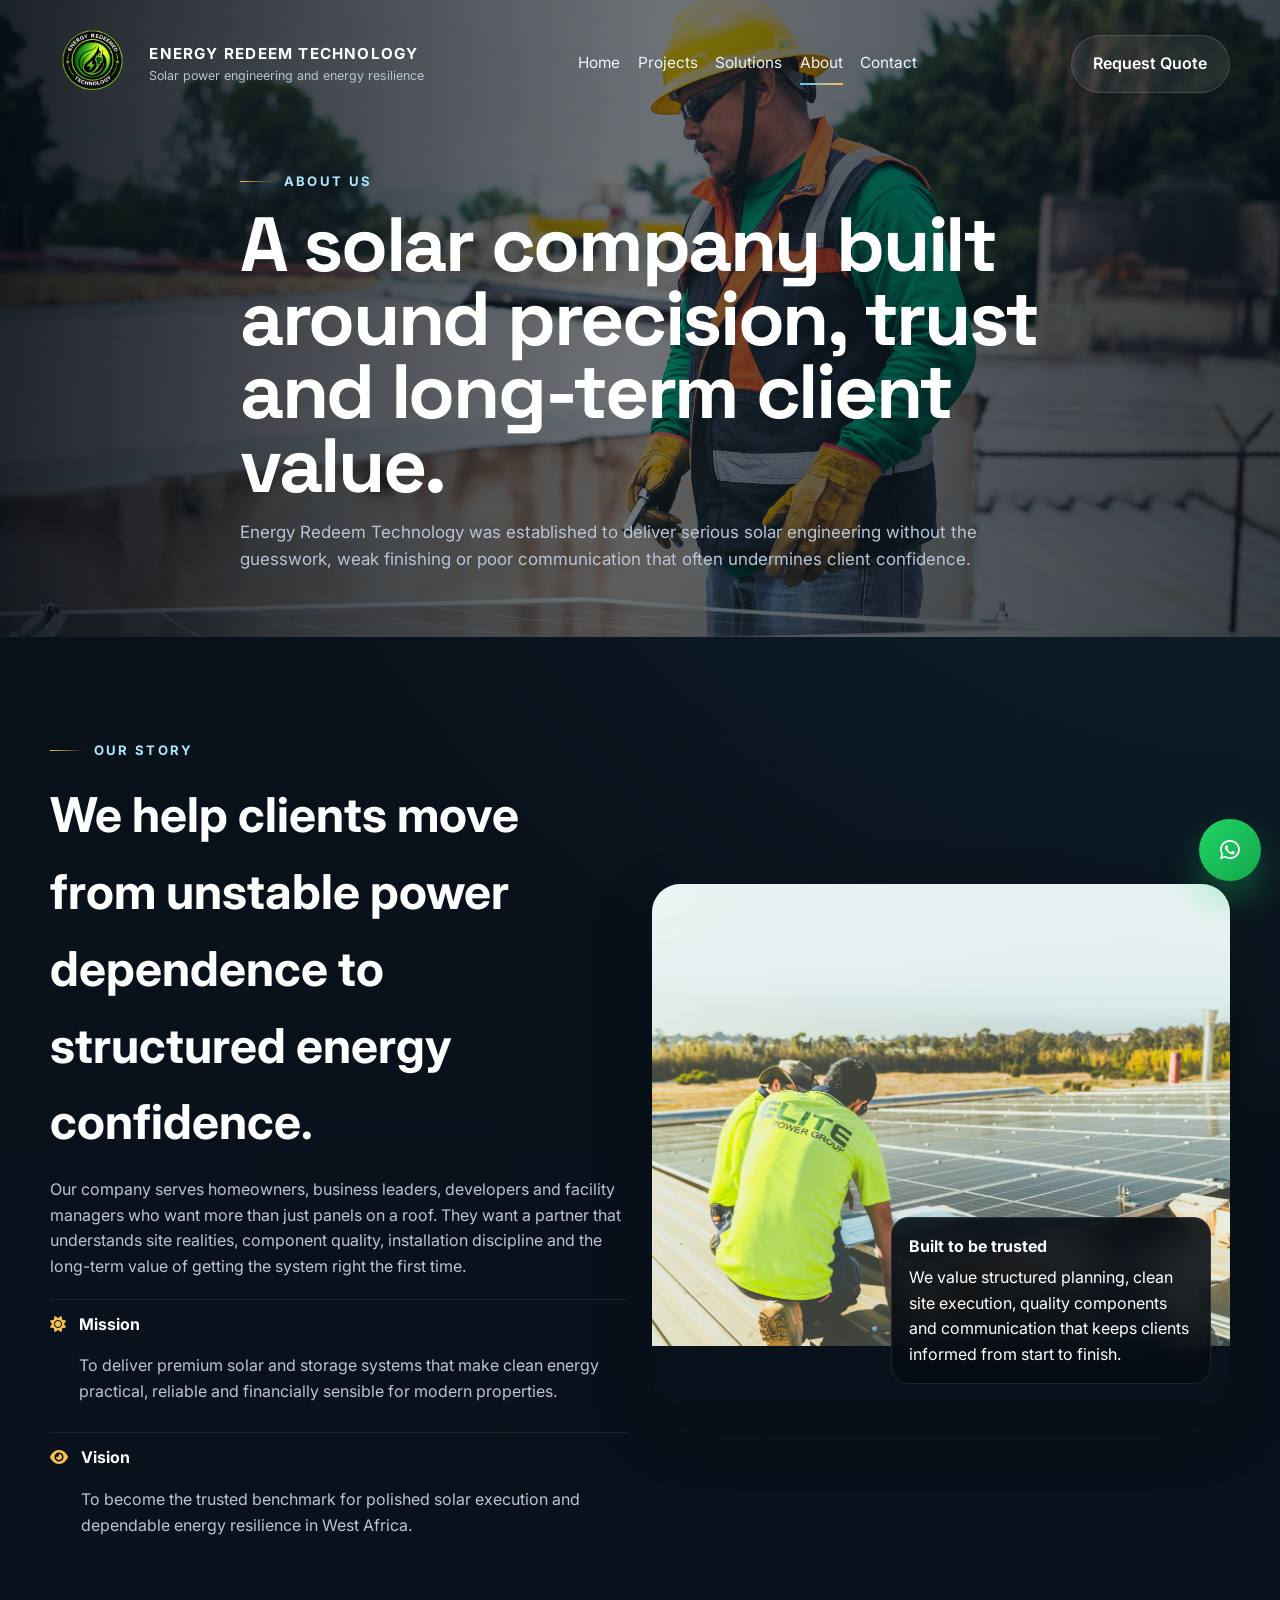
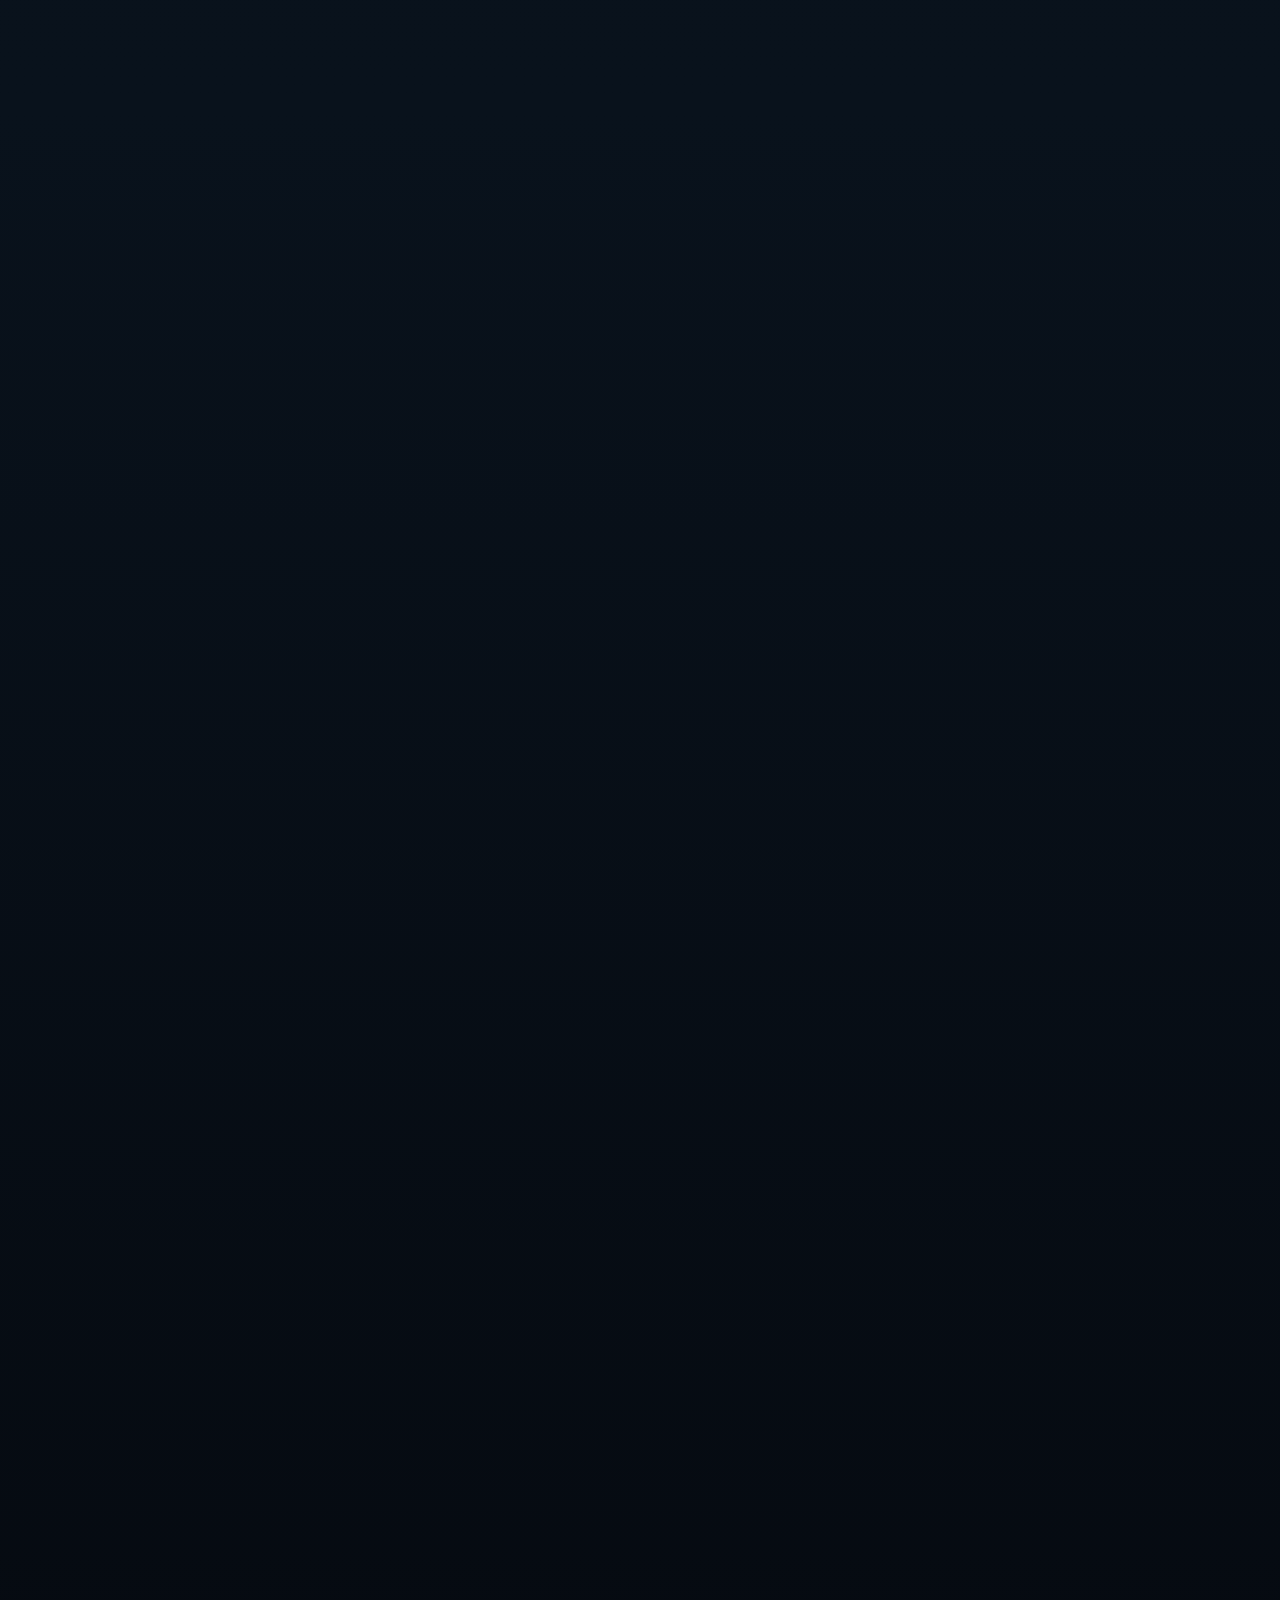
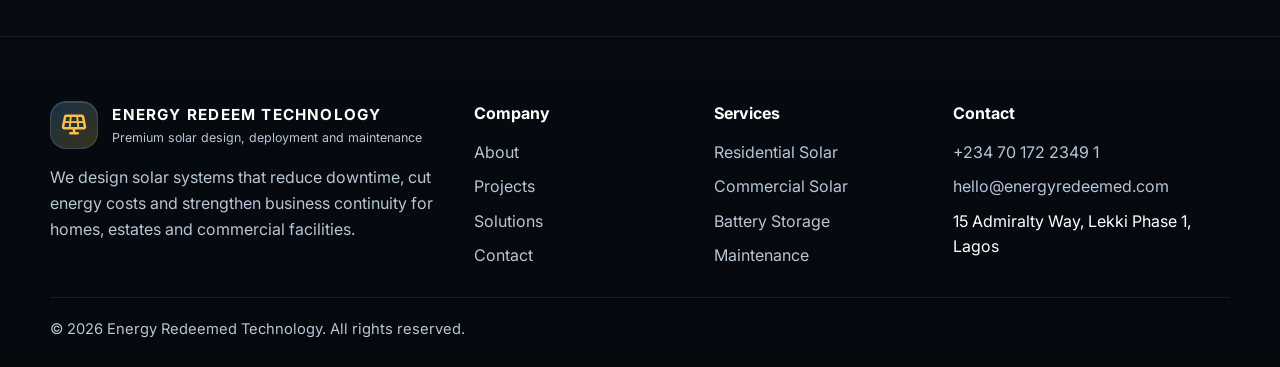
==== about.html @ 85a3785b "added a new work" ====
<!doctype html>
<html lang="en">
  <head>
    <meta charset="UTF-8" />
    <meta name="viewport" content="width=device-width, initial-scale=1.0" />
    <title>Energy Redeem Technology | Premium Solar Company</title>
    <link rel="preconnect" href="https://fonts.googleapis.com" />
    <link rel="preconnect" href="https://fonts.gstatic.com" crossorigin />
    <link
      href="https://fonts.googleapis.com/css2?family=Inter:wght@400;500;600;700;800&family=Space+Grotesk:wght@500;700&display=swap"
      rel="stylesheet"
    />
    <link
      rel="stylesheet"
      href="https://cdnjs.cloudflare.com/ajax/libs/font-awesome/6.5.1/css/all.min.css"
    />
    <link rel="stylesheet" href="assets/css/style.css" />
  </head>
  <body>
    <header class="site-header">
      <div class="container nav">
        <button
          class="menu-toggle"
          aria-label="Open menu"
          aria-expanded="false"
        >
          <i class="fa-solid fa-bars"></i>
        </button>
        <a class="brand" href="index.html">
          <img
            src="/assets/images/ChatGPT Image Mar 31, 2026, 07_59_09 AM.png"
            alt=""
            style="width: 85px; max-height: auto"
          />
          <span class="brand-text">
            <strong>Energy Redeem Technology</strong>
            <span>Solar power engineering and energy resilience</span>
          </span>
        </a>
        <nav class="nav-links">
          <a href="index.html" class="">Home</a>
          <a href="projects.html" class="">Projects</a>
          <a href="solutions.html" class="">Solutions</a>
          <a href="about.html" class="active">About</a>
          <a href="contact.html" class="">Contact</a>
        </nav>
        <div class="nav-cta">
          <a class="btn btn-secondary" href="contact.html">Request Quote</a>
        </div>
      </div>
    </header>
    <main>
      <section class="page-hero">
        <div class="page-hero-media">
          <img
            src="assets/images/engineer-site.jpg"
            alt="Solar engineer on site"
          />
        </div>
        <div class="container page-intro reveal">
          <span class="eyebrow">About us</span>
          <h1>
            A solar company built around precision, trust and long-term client
            value.
          </h1>
          <p>
            Energy Redeem Technology was established to deliver serious solar
            engineering without the guesswork, weak finishing or poor
            communication that often undermines client confidence.
          </p>
        </div>
      </section>

      <section class="section">
        <div class="container split">
          <div class="split-copy reveal">
            <span class="eyebrow">Our story</span>
            <h2>
              We help clients move from unstable power dependence to structured
              energy confidence.
            </h2>
            <p class="lead">
              Our company serves homeowners, business leaders, developers and
              facility managers who want more than just panels on a roof. They
              want a partner that understands site realities, component quality,
              installation discipline and the long-term value of getting the
              system right the first time.
            </p>
            <div class="benefit-list">
              <div class="benefit-item">
                <i class="fa-solid fa-sun"></i>
                <div>
                  <strong>Mission</strong>
                  <p>
                    To deliver premium solar and storage systems that make clean
                    energy practical, reliable and financially sensible for
                    modern properties.
                  </p>
                </div>
              </div>
              <div class="benefit-item">
                <i class="fa-solid fa-eye"></i>
                <div>
                  <strong>Vision</strong>
                  <p>
                    To become the trusted benchmark for polished solar execution
                    and dependable energy resilience in West Africa.
                  </p>
                </div>
              </div>
            </div>
          </div>
          <div class="split-media reveal delay-1">
            <img
              src="assets/images/hero-solar.jpg"
              alt="Solar engineers at work"
            />
            <div class="floating-card">
              <strong>Built to be trusted</strong>
              <span
                >We value structured planning, clean site execution, quality
                components and communication that keeps clients informed from
                start to finish.</span
              >
            </div>
          </div>
        </div>
      </section>

      <section class="section">
        <div class="container">
          <div class="section-head reveal">
            <div>
              <span class="eyebrow">Why clients trust us</span>
              <h2>
                We combine technical thinking with a premium delivery standard.
              </h2>
            </div>
            <p>
              Every interaction is designed to reassure the client that they are
              dealing with a company that understands energy systems, project
              execution and property value.
            </p>
          </div>
          <div class="trust-grid">
            <article class="trust-card reveal">
              <div class="icon-badge">
                <i class="fa-solid fa-clipboard-check"></i>
              </div>
              <h3>Detailed assessments</h3>
              <p>
                We evaluate load, roof condition, equipment options and project
                constraints before final recommendations.
              </p>
            </article>
            <article class="trust-card reveal delay-1">
              <div class="icon-badge">
                <i class="fa-solid fa-user-helmet-safety"></i>
              </div>
              <h3>Professional field teams</h3>
              <p>
                Our engineers and installers work with safety awareness, site
                discipline and finish quality in mind.
              </p>
            </article>
            <article class="trust-card reveal delay-2">
              <div class="icon-badge">
                <i class="fa-solid fa-layer-group"></i>
              </div>
              <h3>Scalable design</h3>
              <p>
                We create room for future expansion, storage upgrades and better
                energy management over time.
              </p>
            </article>
            <article class="trust-card reveal delay-3">
              <div class="icon-badge">
                <i class="fa-solid fa-handshake-angle"></i>
              </div>
              <h3>Responsive support</h3>
              <p>
                We stay available after commissioning for performance review,
                service and system optimization.
              </p>
            </article>
          </div>
        </div>
      </section>

      <section class="section">
        <div class="container">
          <div class="section-head reveal">
            <div>
              <span class="eyebrow">Team</span>
              <h2>
                The kind of people clients expect behind premium solar work.
              </h2>
            </div>
            <p>
              Our field, design and support personnel are presented here in a
              way that reinforces credibility, structure and technical
              ownership.
            </p>
          </div>
          <div class="team-grid">
            <article class="team-card reveal">
              <img
                src="assets/images/engineer-site.jpg"
                alt="Lead site engineer"
              />
              <h3>Lead Site Engineer</h3>
              <p>
                Coordinates surveys, installation quality and technical reviews
                across active project sites.
              </p>
            </article>
            <article class="team-card reveal delay-1">
              <img
                src="assets/images/panel-closeup.jpg"
                alt="Solar installation specialist"
              />
              <h3>Solar Installation Specialist</h3>
              <p>
                Handles mounting precision, panel layout, cable routing and
                finishing with attention to durability and appearance.
              </p>
            </article>
            <article class="team-card reveal delay-2">
              <img
                src="assets/images/battery-tech.jpg"
                alt="Energy storage technician"
              />
              <h3>Energy Storage Technician</h3>
              <p>
                Focuses on battery integration, wiring integrity, system safety
                and backup continuity strategy.
              </p>
            </article>
          </div>
        </div>
      </section>
    </main>
    <footer class="site-footer">
      <div class="container footer-grid">
        <div class="footer-col">
          <div class="brand" style="margin-bottom: 1rem">
            <span class="brand-mark"
              ><i class="fa-solid fa-solar-panel"></i
            ></span>
            <span class="brand-text">
              <strong>Energy Redeem Technology</strong>
              <span>Premium solar design, deployment and maintenance</span>
            </span>
          </div>
          <p>
            We design solar systems that reduce downtime, cut energy costs and
            strengthen business continuity for homes, estates and commercial
            facilities.
          </p>
        </div>
        <div class="footer-col">
          <h4>Company</h4>
          <div class="footer-links">
            <a href="about.html">About</a>
            <a href="projects.html">Projects</a>
            <a href="solutions.html">Solutions</a>
            <a href="contact.html">Contact</a>
          </div>
        </div>
        <div class="footer-col">
          <h4>Services</h4>
          <div class="footer-links">
            <a href="solutions.html">Residential Solar</a>
            <a href="solutions.html">Commercial Solar</a>
            <a href="solutions.html">Battery Storage</a>
            <a href="solutions.html">Maintenance</a>
          </div>
        </div>
        <div class="footer-col">
          <h4>Contact</h4>
          <div class="footer-links">
            <a href="tel:+2347017323491">+234 70 172 2349 1</a>
            <a href="mailto:hello@energyredeemed.com"
              >hello@energyredeemed.com</a
            >
            <span>15 Admiralty Way, Lekki Phase 1, Lagos</span>
          </div>
        </div>
      </div>
      <div class="container footer-bottom">
        <span>© 2026 Energy Redeemed Technology. All rights reserved.</span>
        <!-- <span>Built for premium client presentation and deployment.</span> -->
      </div>
    </footer>
    <a
      class="whatsapp-float"
      href="https://wa.me/2347017323491"
      aria-label="Chat on WhatsApp"
      ><i class="fa-brands fa-whatsapp"></i
    ></a>
    <script src="assets/js/main.js"></script>
  </body>
</html>
---- assets/css/style.css ----
:root {
  --bg: #080d13;
  --bg-soft: #101926;
  --surface: #111b29;
  --surface-2: #162235;
  --card: rgba(17, 27, 41, 0.82);
  --white: #ffffff;
  --muted: #b8c5d6;
  --line: rgba(255, 255, 255, 0.1);
  --sky: #59c3ff;
  --sky-soft: #aee7ff;
  --gold: #f6c14d;
  --shadow: 0 24px 60px rgba(0, 0, 0, 0.28);
  --radius-xl: 28px;
  --radius-lg: 22px;
  --radius-md: 16px;
  --container: min(1180px, calc(100% - 2rem));
  --header-height: 84px;
  --ease: 300ms ease;
}

* {
  box-sizing: border-box;
}
html {
  scroll-behavior: smooth;
}
body {
  margin: 0;
  font-family: "Inter", "Segoe UI", sans-serif;
  background:
    radial-gradient(
      circle at top right,
      rgba(89, 195, 255, 0.12),
      transparent 30%
    ),
    linear-gradient(180deg, #08111a 0%, #09121c 48%, #05090f 100%);
  color: var(--white);
  line-height: 1.6;
  overflow-x: hidden;
}
img {
  display: block;
  width: 100%;
  max-width: 100%;
}
a {
  color: inherit;
  text-decoration: none;
}
button,
input,
select,
textarea {
  font: inherit;
}
button,
.btn,
.project-card,
.service-card,
.value-card,
.contact-card,
.testimonial,
.trust-card {
  cursor: pointer;
}

.container {
  width: var(--container);
  margin: 0 auto;
}
.section {
  padding: 6rem 0;
  position: relative;
}
.section-tight {
  padding: 4rem 0;
}
.section-head {
  display: flex;
  justify-content: space-between;
  gap: 1.5rem;
  align-items: end;
  margin-bottom: 2.2rem;
}
.section-head h2,
.page-intro h1,
.page-hero h1,
.hero-content h1 {
  font-family: "Space Grotesk", "Inter", sans-serif;
  letter-spacing: -0.03em;
}
.section-head h2 {
  margin: 0;
  font-size: clamp(2rem, 4vw, 3rem);
  line-height: 1.08;
}
.section-head p,
.lead,
.hero-content p,
.page-intro p,
.stat p,
.benefit-item p,
.project-copy p,
.service-card p,
.value-card p,
.testimonial p,
.contact-copy p,
.team-card p {
  color: var(--muted);
}
.eyebrow {
  display: inline-flex;
  align-items: center;
  gap: 0.6rem;
  font-size: 0.82rem;
  font-weight: 700;
  letter-spacing: 0.18em;
  text-transform: uppercase;
  color: var(--sky-soft);
  margin-bottom: 1rem;
}
.eyebrow::before {
  content: "";
  width: 34px;
  height: 1px;
  background: linear-gradient(90deg, var(--gold), rgba(246, 193, 77, 0));
}

.site-header {
  position: fixed;
  top: 0;
  left: 0;
  width: 100%;
  z-index: 1000;
  transition:
    background var(--ease),
    backdrop-filter var(--ease),
    box-shadow var(--ease),
    border-color var(--ease);
  border-bottom: 1px solid transparent;
}
.site-header.scrolled {
  background: rgba(6, 11, 18, 0.82);
  backdrop-filter: blur(16px);
  border-color: rgba(255, 255, 255, 0.08);
  box-shadow: 0 10px 30px rgba(0, 0, 0, 0.18);
}
.nav {
  min-height: var(--header-height);
  display: flex;
  align-items: center;
  justify-content: space-between;
  gap: 1rem;
}
.brand {
  display: flex;
  align-items: center;
  gap: 0.9rem;
  min-width: 0;
}
.brand-mark {
  width: 48px;
  height: 48px;
  border-radius: 16px;
  display: grid;
  place-items: center;
  background: linear-gradient(
    145deg,
    rgba(89, 195, 255, 0.22),
    rgba(246, 193, 77, 0.22)
  );
  border: 1px solid rgba(255, 255, 255, 0.12);
  box-shadow: inset 0 1px 0 rgba(255, 255, 255, 0.12);
}
.brand-mark i {
  color: var(--gold);
  font-size: 1.25rem;
}
.brand-text {
  min-width: 0;
}
.brand-text strong {
  display: block;
  font-size: 0.95rem;
  letter-spacing: 0.08em;
  text-transform: uppercase;
}
.brand-text span {
  display: block;
  font-size: 0.78rem;
  color: var(--muted);
}
.nav-links {
  display: flex;
  align-items: center;
  gap: 1.1rem;
}
.nav-links a {
  position: relative;
  padding: 0.35rem 0;
  font-size: 0.96rem;
  color: #edf4fb;
}
.nav-links a::after {
  content: "";
  position: absolute;
  left: 0;
  bottom: -0.2rem;
  width: 100%;
  height: 2px;
  background: linear-gradient(90deg, var(--sky), var(--gold));
  transform: scaleX(0);
  transform-origin: left;
  transition: transform var(--ease);
}
.nav-links a:hover::after,
.nav-links a.active::after {
  transform: scaleX(1);
}
.nav-cta {
  display: flex;
  align-items: center;
  gap: 0.9rem;
}
.menu-toggle {
  display: none;
  width: 48px;
  height: 48px;
  border-radius: 14px;
  border: 1px solid rgba(255, 255, 255, 0.1);
  background: rgba(255, 255, 255, 0.06);
  color: var(--white);
  align-items: center;
  justify-content: center;
}

.btn {
  display: inline-flex;
  align-items: center;
  justify-content: center;
  gap: 0.7rem;
  padding: 0.95rem 1.35rem;
  border-radius: 999px;
  border: 1px solid transparent;
  transition:
    transform var(--ease),
    box-shadow var(--ease),
    background var(--ease),
    border-color var(--ease),
    color var(--ease);
  font-weight: 600;
  min-height: 52px;
}
.btn:hover {
  transform: translateY(-3px);
}
.btn-primary {
  background: linear-gradient(120deg, var(--sky), #80d3ff);
  color: #041019;
  box-shadow: 0 16px 32px rgba(89, 195, 255, 0.32);
}
.btn-primary:hover {
  box-shadow: 0 22px 40px rgba(89, 195, 255, 0.38);
}
.btn-secondary {
  background: rgba(255, 255, 255, 0.08);
  border-color: rgba(255, 255, 255, 0.14);
  color: var(--white);
}
.btn-secondary:hover {
  background: rgba(255, 255, 255, 0.12);
}
.btn-outline {
  background: transparent;
  border-color: rgba(255, 255, 255, 0.16);
}
.btn-outline:hover {
  border-color: rgba(89, 195, 255, 0.48);
}
.btn-whatsapp {
  background: linear-gradient(135deg, #20d466, #13a74c);
  color: var(--white);
  box-shadow: 0 18px 32px rgba(32, 212, 102, 0.22);
}

.hero {
  min-height: 100svh;
  position: relative;
  isolation: isolate;
  display: flex;
  align-items: center;
  padding-top: calc(var(--header-height) + 2rem);
}
.hero-media,
.page-hero-media {
  position: absolute;
  inset: 0;
  z-index: -2;
}
.hero-media img,
.page-hero-media img {
  height: 100%;
  object-fit: cover;
}
.hero::before,
.page-hero::before {
  content: "";
  position: absolute;
  inset: 0;
  z-index: -1;
  background: linear-gradient(
    95deg,
    rgba(3, 8, 15, 0.88),
    rgba(3, 8, 15, 0.52) 50%,
    rgba(3, 8, 15, 0.74)
  );
}
.hero-grid {
  display: grid;
  grid-template-columns: 1.25fr 0.75fr;
  gap: 2rem;
  align-items: end;
  width: 100%;
}
.hero-content {
  max-width: 720px;
  padding: 4rem 0 3rem;
}
.hero-content h1 {
  font-size: clamp(3rem, 7vw, 5.85rem);
  line-height: 0.95;
  margin: 0 0 1rem;
}
.hero-content p {
  font-size: clamp(1.02rem, 2vw, 1.18rem);
  max-width: 640px;
  margin-bottom: 1.8rem;
}
.hero-actions {
  display: flex;
  flex-wrap: wrap;
  gap: 1rem;
}
.hero-panel {
  margin-left: auto;
  width: min(100%, 360px);
  background: rgba(6, 12, 20, 0.72);
  border: 1px solid rgba(255, 255, 255, 0.12);
  border-radius: var(--radius-xl);
  padding: 1.25rem;
  backdrop-filter: blur(14px);
  box-shadow: var(--shadow);
}
.hero-panel img {
  border-radius: calc(var(--radius-xl) - 10px);
  aspect-ratio: 1 / 0.86;
  object-fit: cover;
  margin-bottom: 1rem;
}
.hero-panel h3 {
  margin: 0.2rem 0 0.4rem;
  font-size: 1.15rem;
}
.hero-panel p {
  margin: 0;
  font-size: 0.95rem;
}
.hero-stats {
  display: grid;
  grid-template-columns: repeat(3, 1fr);
  gap: 1rem;
  margin-top: 2.2rem;
}
.stat {
  padding: 1rem 1.1rem;
  border-radius: var(--radius-md);
  background: rgba(255, 255, 255, 0.06);
  border: 1px solid rgba(255, 255, 255, 0.09);
}
.stat h3 {
  margin: 0 0 0.2rem;
  font-size: clamp(1.3rem, 3vw, 2rem);
}
.stat p {
  margin: 0;
  font-size: 0.92rem;
}

.logo-strip {
  padding: 1.25rem 0 0;
}
.logo-strip-grid {
  display: grid;
  grid-template-columns: repeat(4, 1fr);
  gap: 1rem;
}
.logo-card {
  padding: 1rem 1.15rem;
  border-radius: var(--radius-md);
  background: rgba(255, 255, 255, 0.04);
  border: 1px solid rgba(255, 255, 255, 0.08);
  color: #dde7f4;
  font-weight: 600;
  text-align: center;
}

.grid-3,
.grid-4,
.grid-2 {
  display: grid;
  gap: 1.35rem;
}
.grid-2 {
  grid-template-columns: repeat(2, minmax(0, 1fr));
}
.grid-3 {
  grid-template-columns: repeat(3, minmax(0, 1fr));
}
.grid-4 {
  grid-template-columns: repeat(4, minmax(0, 1fr));
}
.card {
  background: var(--card);
  border: 1px solid rgba(255, 255, 255, 0.09);
  border-radius: var(--radius-lg);
  box-shadow: var(--shadow);
  overflow: hidden;
}
.value-card,
.service-card,
.testimonial,
.contact-card,
.trust-card,
.team-card {
  padding: 1.4rem;
  background: var(--card);
  border: 1px solid rgba(255, 255, 255, 0.08);
  border-radius: var(--radius-lg);
  backdrop-filter: blur(12px);
  transition:
    transform var(--ease),
    border-color var(--ease),
    box-shadow var(--ease);
}
.value-card:hover,
.service-card:hover,
.project-card:hover,
.contact-card:hover,
.trust-card:hover,
.team-card:hover,
.testimonial:hover {
  transform: translateY(-8px);
  border-color: rgba(89, 195, 255, 0.32);
  box-shadow: 0 24px 50px rgba(0, 0, 0, 0.28);
}
.icon-badge {
  width: 54px;
  height: 54px;
  border-radius: 16px;
  display: grid;
  place-items: center;
  background: linear-gradient(
    145deg,
    rgba(89, 195, 255, 0.2),
    rgba(246, 193, 77, 0.15)
  );
  color: var(--sky-soft);
  margin-bottom: 1rem;
  font-size: 1.2rem;
}
.value-card h3,
.service-card h3,
.trust-card h3,
.team-card h3,
.contact-card h3,
.project-card h3 {
  margin: 0 0 0.45rem;
  font-size: 1.18rem;
}
.value-card p,
.service-card p,
.trust-card p,
.team-card p,
.contact-card p,
.project-card p,
.testimonial p {
  margin: 0;
}
.benefit-list {
  display: grid;
  gap: 0.75rem;
  margin-top: 1rem;
}
.benefit-item {
  display: flex;
  gap: 0.8rem;
  align-items: flex-start;
  padding-top: 0.75rem;
  border-top: 1px solid rgba(255, 255, 255, 0.08);
}
.benefit-item i {
  color: var(--gold);
  margin-top: 0.25rem;
}
.benefit-item strong {
  display: block;
  margin-bottom: 0.15rem;
}

.split {
  display: grid;
  grid-template-columns: 1fr 1fr;
  gap: 1.5rem;
  align-items: center;
}
.split-media {
  position: relative;
  min-height: 520px;
  border-radius: var(--radius-xl);
  overflow: hidden;
  box-shadow: var(--shadow);
}
.split-media img {
  height: 100%;
  object-fit: cover;
}
.floating-card {
  position: absolute;
  right: 1.2rem;
  bottom: 1.2rem;
  max-width: 320px;
  padding: 1rem 1.1rem;
  border-radius: 18px;
  background: rgba(5, 11, 18, 0.88);
  border: 1px solid rgba(255, 255, 255, 0.1);
  backdrop-filter: blur(14px);
}
.floating-card strong {
  display: block;
  margin-bottom: 0.35rem;
}
.split-copy h2 {
  margin: 0 0 1rem;
  font-size: clamp(2rem, 4vw, 3rem);
}
.split-copy .lead {
  margin-bottom: 1.2rem;
}

.project-grid {
  display: grid;
  grid-template-columns: repeat(3, minmax(0, 1fr));
  gap: 1.4rem;
}
.project-card {
  overflow: hidden;
  border-radius: var(--radius-xl);
  background: rgba(255, 255, 255, 0.03);
  border: 1px solid rgba(255, 255, 255, 0.08);
  transition:
    transform var(--ease),
    border-color var(--ease),
    box-shadow var(--ease);
}
.project-image {
  position: relative;
  overflow: hidden;
  aspect-ratio: 1 / 0.78;
}
.project-image img {
  height: 100%;
  object-fit: cover;
  transition: transform 700ms ease;
}
.project-card:hover .project-image img {
  transform: scale(1.06);
}
.project-tag {
  position: absolute;
  left: 1rem;
  top: 1rem;
  padding: 0.5rem 0.8rem;
  border-radius: 999px;
  background: rgba(5, 10, 17, 0.72);
  border: 1px solid rgba(255, 255, 255, 0.12);
  font-size: 0.82rem;
}
.project-copy {
  padding: 1.25rem;
}
.project-meta {
  display: flex;
  flex-wrap: wrap;
  gap: 0.75rem 1rem;
  font-size: 0.9rem;
  color: var(--sky-soft);
  margin: 0.65rem 0;
}
.project-meta span {
  display: inline-flex;
  align-items: center;
  gap: 0.45rem;
}
.project-link {
  display: inline-flex;
  align-items: center;
  gap: 0.55rem;
  margin-top: 1rem;
  color: var(--white);
  font-weight: 600;
}

.testimonials {
  display: grid;
  grid-template-columns: repeat(3, minmax(0, 1fr));
  gap: 1.2rem;
}
.quote-mark {
  font-size: 2rem;
  color: var(--gold);
  line-height: 1;
  margin-bottom: 0.7rem;
}
.client-row {
  display: flex;
  align-items: center;
  justify-content: space-between;
  gap: 1rem;
  margin-top: 1rem;
  padding-top: 0.9rem;
  border-top: 1px solid rgba(255, 255, 255, 0.08);
}
.client-role {
  color: var(--muted);
  font-size: 0.92rem;
}
.stars {
  color: var(--gold);
  font-size: 0.9rem;
  letter-spacing: 0.12rem;
}

.cta-banner {
  position: relative;
  overflow: hidden;
  border-radius: 32px;
  padding: 2.2rem;
  border: 1px solid rgba(255, 255, 255, 0.12);
  background:
    linear-gradient(135deg, rgba(89, 195, 255, 0.18), rgba(246, 193, 77, 0.12)),
    rgba(9, 16, 25, 0.84);
  box-shadow: var(--shadow);
}
.cta-grid {
  display: grid;
  grid-template-columns: 1.2fr 0.8fr;
  gap: 1.5rem;
  align-items: center;
}
.cta-banner h2 {
  margin: 0 0 0.7rem;
  font-size: clamp(2rem, 4vw, 3rem);
}
.cta-banner p {
  margin: 0;
  max-width: 650px;
  color: #d6e1ed;
}
.cta-actions {
  display: flex;
  flex-wrap: wrap;
  justify-content: flex-end;
  gap: 1rem;
}

.page-hero {
  position: relative;
  min-height: 62svh;
  display: flex;
  align-items: end;
  padding: calc(var(--header-height) + 5rem) 0 4rem;
}
.page-intro {
  max-width: 800px;
}
.page-intro h1 {
  margin: 0 0 1rem;
  font-size: clamp(2.8rem, 6vw, 5rem);
  line-height: 0.96;
}
.page-intro p {
  font-size: 1.06rem;
  margin: 0;
}
.page-badges {
  display: flex;
  flex-wrap: wrap;
  gap: 0.75rem;
  margin-top: 1.5rem;
}
.page-badge {
  padding: 0.8rem 1rem;
  background: rgba(255, 255, 255, 0.07);
  border: 1px solid rgba(255, 255, 255, 0.12);
  border-radius: 999px;
  font-size: 0.95rem;
}

.solution-row {
  display: grid;
  grid-template-columns: 1fr 1fr;
  gap: 1.5rem;
  align-items: center;
  margin-bottom: 1.6rem;
}
.solution-row:nth-child(even) .solution-image {
  order: 2;
}
.solution-row:nth-child(even) .solution-copy {
  order: 1;
}
.solution-image {
  min-height: 420px;
  overflow: hidden;
  border-radius: var(--radius-xl);
  border: 1px solid rgba(255, 255, 255, 0.08);
  box-shadow: var(--shadow);
}
.solution-image img {
  height: 100%;
  object-fit: cover;
}
.solution-copy {
  padding: 1.2rem;
  background: rgba(255, 255, 255, 0.03);
  border: 1px solid rgba(255, 255, 255, 0.08);
  border-radius: var(--radius-xl);
}
.solution-copy h2 {
  margin: 0.2rem 0 0.8rem;
  font-size: clamp(1.8rem, 3vw, 2.6rem);
}
.solution-copy ul {
  list-style: none;
  padding: 0;
  margin: 1rem 0 0;
  display: grid;
  gap: 0.85rem;
}
.solution-copy li {
  display: flex;
  gap: 0.75rem;
  align-items: flex-start;
}
.solution-copy li i {
  color: var(--gold);
  margin-top: 0.25rem;
}

.team-grid {
  display: grid;
  grid-template-columns: repeat(3, minmax(0, 1fr));
  gap: 1.3rem;
}
.team-card img {
  border-radius: 18px;
  aspect-ratio: 1 / 0.9;
  object-fit: cover;
  margin-bottom: 1rem;
}
.trust-grid {
  display: grid;
  grid-template-columns: repeat(4, minmax(0, 1fr));
  gap: 1.2rem;
}

.contact-layout {
  display: grid;
  grid-template-columns: 0.9fr 1.1fr;
  gap: 1.5rem;
}
.contact-copy,
.contact-form-wrap {
  padding: 1.6rem;
  background: rgba(255, 255, 255, 0.04);
  border: 1px solid rgba(255, 255, 255, 0.08);
  border-radius: 28px;
  box-shadow: var(--shadow);
}
.contact-points {
  display: grid;
  gap: 1rem;
  margin-top: 1.25rem;
}
.contact-point {
  display: flex;
  gap: 0.85rem;
  align-items: flex-start;
  padding: 1rem;
  background: rgba(255, 255, 255, 0.04);
  border: 1px solid rgba(255, 255, 255, 0.08);
  border-radius: 18px;
}
.contact-point i {
  width: 44px;
  height: 44px;
  display: grid;
  place-items: center;
  border-radius: 12px;
  background: rgba(89, 195, 255, 0.16);
  color: var(--sky);
}
.contact-point strong {
  display: block;
  margin-bottom: 0.15rem;
}
.form-grid {
  display: grid;
  grid-template-columns: repeat(2, minmax(0, 1fr));
  gap: 1rem;
}
.field {
  display: grid;
  gap: 0.5rem;
}
.field label {
  font-weight: 600;
}
.field input,
.field select,
.field textarea {
  width: 100%;
  padding: 1rem 1rem;
  border-radius: 16px;
  border: 1px solid rgba(255, 255, 255, 0.1);
  background: rgba(6, 10, 15, 0.74);
  color: var(--white);
  outline: none;
  transition:
    border-color var(--ease),
    transform var(--ease);
}
.field input:focus,
.field select:focus,
.field textarea:focus {
  border-color: rgba(89, 195, 255, 0.42);
  transform: translateY(-1px);
}
.field textarea {
  min-height: 170px;
  resize: vertical;
}
.full-span {
  grid-column: 1 / -1;
}
.form-note {
  margin-top: 0.8rem;
  color: var(--muted);
  font-size: 0.95rem;
}
.form-status {
  margin-top: 0.8rem;
  font-size: 0.95rem;
  color: var(--sky-soft);
  min-height: 1.3rem;
}

.whatsapp-float {
  position: fixed;
  right: 1.2rem;
  bottom: 1.2rem;
  z-index: 990;
  width: 62px;
  height: 62px;
  border-radius: 50%;
  display: grid;
  place-items: center;
  background: linear-gradient(135deg, #20d466, #13a74c);
  color: var(--white);
  box-shadow: 0 18px 36px rgba(32, 212, 102, 0.32);
}
.whatsapp-float i {
  font-size: 1.4rem;
}

.site-footer {
  padding: 4rem 0 1.6rem;
  border-top: 1px solid rgba(255, 255, 255, 0.08);
  background: linear-gradient(180deg, rgba(5, 9, 14, 0), rgba(5, 9, 14, 0.82));
}
.footer-grid {
  display: grid;
  grid-template-columns: 1.3fr 0.7fr 0.7fr 0.9fr;
  gap: 1.5rem;
}
.footer-col h4 {
  margin: 0 0 0.8rem;
  font-size: 1rem;
}
.footer-col p,
.footer-col a,
.footer-bottom {
  color: var(--muted);
}
.footer-links {
  display: grid;
  gap: 0.55rem;
}
.footer-bottom {
  display: flex;
  justify-content: space-between;
  gap: 1rem;
  align-items: center;
  border-top: 1px solid rgba(255, 255, 255, 0.08);
  margin-top: 1.8rem;
  padding-top: 1.2rem;
  font-size: 0.92rem;
}

.reveal {
  opacity: 0;
  transform: translateY(28px);
  transition:
    opacity 700ms ease,
    transform 700ms ease;
}
.reveal.in-view {
  opacity: 1;
  transform: translateY(0);
}
.delay-1 {
  transition-delay: 90ms;
}
.delay-2 {
  transition-delay: 180ms;
}
.delay-3 {
  transition-delay: 270ms;
}

@media (max-width: 1100px) {
  .hero-grid,
  .split,
  .cta-grid,
  .contact-layout,
  .solution-row,
  .footer-grid,
  .grid-4,
  .trust-grid {
    grid-template-columns: 1fr 1fr;
  }
  .project-grid,
  .testimonials,
  .team-grid,
  .grid-3 {
    grid-template-columns: repeat(2, minmax(0, 1fr));
  }
}

@media (max-width: 860px) {
  :root {
    --header-height: 76px;
  }
  .menu-toggle {
    display: inline-flex;
    order: -1;
  }
  .nav {
    display: grid;
    grid-template-columns: auto 1fr auto;
    align-items: center;
  }
  .brand {
    justify-self: start;
  }
  .nav-cta .btn {
    display: none;
  }
  .nav-links {
    position: fixed;
    top: var(--header-height);
    left: 0;
    right: 0;
    display: grid;
    gap: 0;
    background: rgba(5, 11, 18, 0.98);
    backdrop-filter: blur(18px);
    border-bottom: 1px solid rgba(255, 255, 255, 0.08);
    padding: 0.5rem 1rem 1.2rem;
    transform: translateY(-120%);
    transition: transform var(--ease);
  }
  .nav-links.open {
    transform: translateY(0);
  }
  .nav-links a {
    padding: 1rem 0;
    border-bottom: 1px solid rgba(255, 255, 255, 0.06);
  }
  .hero,
  .page-hero {
    min-height: auto;
  }
  .hero-grid,
  .split,
  .cta-grid,
  .contact-layout,
  .solution-row,
  .footer-grid,
  .project-grid,
  .testimonials,
  .team-grid,
  .trust-grid,
  .grid-2,
  .grid-3,
  .grid-4,
  .logo-strip-grid,
  .hero-stats,
  .form-grid {
    grid-template-columns: 1fr;
  }
  .hero-content {
    padding-top: 2rem;
  }
  .hero-content h1 {
    max-width: 11ch;
  }
  .hero-panel {
    width: 100%;
  }
  .split-media,
  .solution-image {
    min-height: 340px;
  }
  .section {
    padding: 4.5rem 0;
  }
  .section-head {
    align-items: flex-start;
    flex-direction: column;
    margin-bottom: 1.5rem;
  }
  .cta-actions {
    justify-content: flex-start;
  }
}

@media (max-width: 560px) {
  .container {
    width: min(100% - 1rem, var(--container));
  }
  .hero-content h1,
  .page-intro h1 {
    max-width: none;
  }
  .brand-mark {
    width: 44px;
    height: 44px;
  }
  .brand-text strong {
    font-size: 0.82rem;
  }
  .brand-text span {
    font-size: 0.7rem;
  }
  .btn {
    width: 100%;
  }
  .hero-actions,
  .cta-actions {
    flex-direction: column;
  }
  .cta-banner,
  .contact-copy,
  .contact-form-wrap,
  .service-card,
  .value-card,
  .testimonial,
  .team-card,
  .project-copy,
  .solution-copy {
    padding: 1.2rem;
  }
  .page-badge {
    width: 100%;
  }
  .whatsapp-float {
    width: 58px;
    height: 58px;
    right: 0.9rem;
    bottom: 0.9rem;
  }
}
/* MOBILE NAV FIX */
@media (max-width: 768px) {
  /* show hamburger on RIGHT */
  .menu-toggle {
    display: flex;
    flex-direction: column;
    gap: 5px;
    cursor: pointer;
    position: absolute;
    right: 20px; /* ✅ RIGHT SIDE */
    top: 20px;
    z-index: 1001;
  }

  .menu-toggle span {
    width: 25px;
    height: 3px;
    background: #fff;
    border-radius: 3px;
    transition: 0.3s;
  }

  /* hide nav by default */
  .nav-links {
    position: fixed;
    top: 0;
    right: -100%; /* hidden */
    width: 70%;
    height: 100vh;
    background: #000;
    flex-direction: column;
    padding-top: 100px;
    gap: 25px;
    transition: 0.4s ease;
    z-index: 1000;
  }

  /* show when active */
  .nav-links.active {
    right: 0;
  }

  .nav-links a {
    font-size: 18px;
    padding-left: 20px;
  }
}
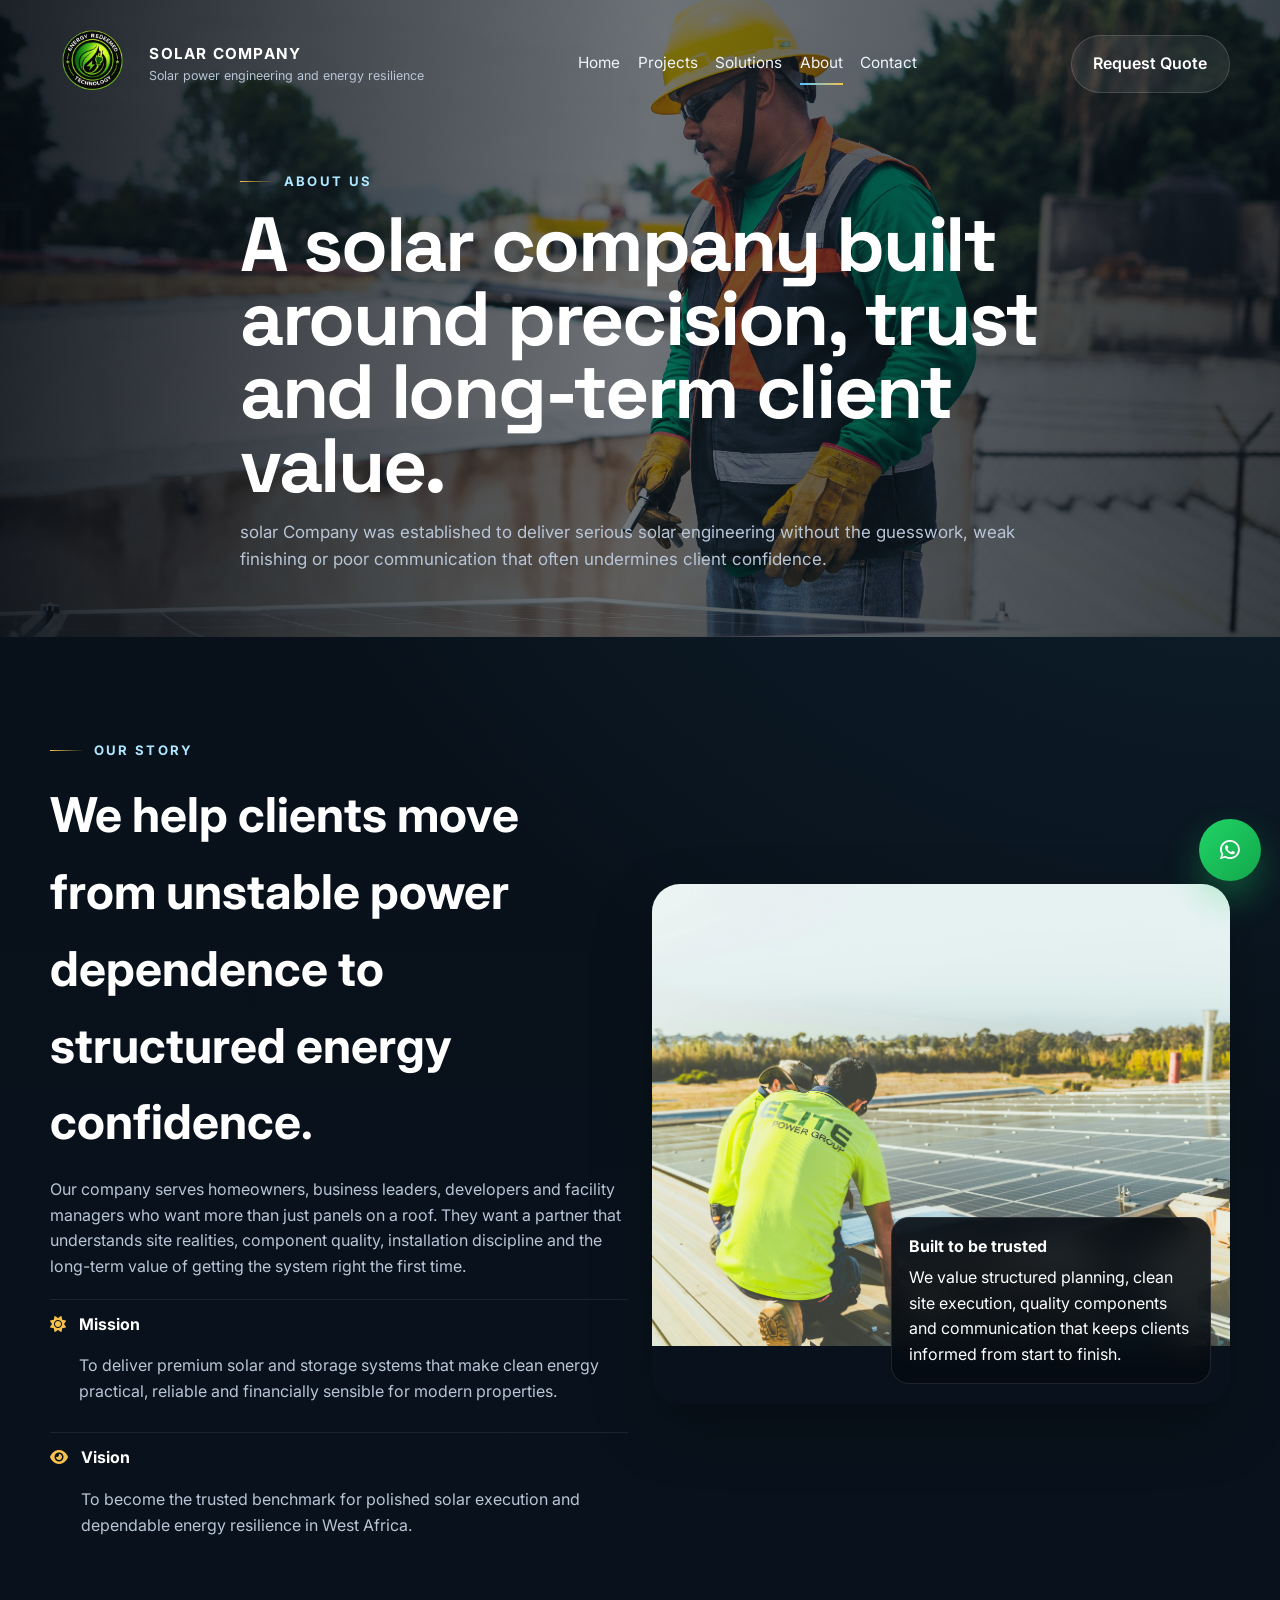
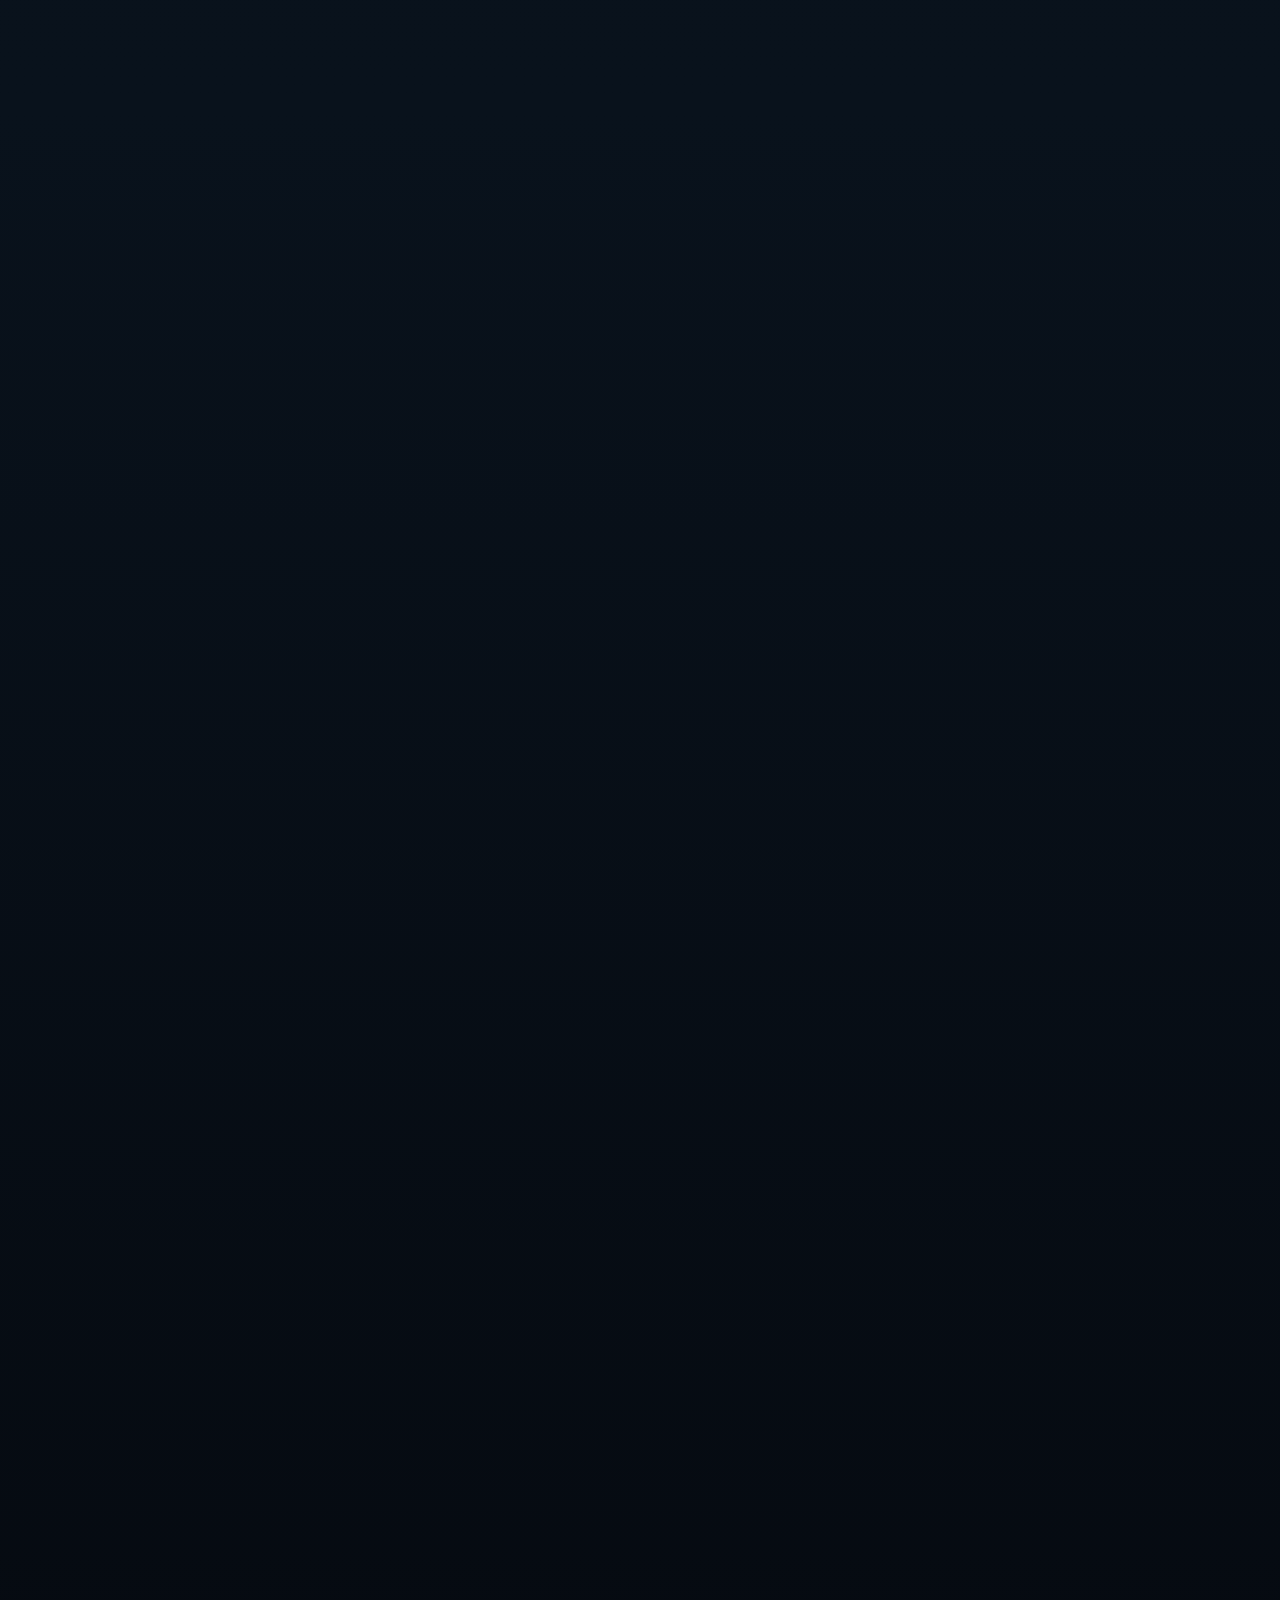
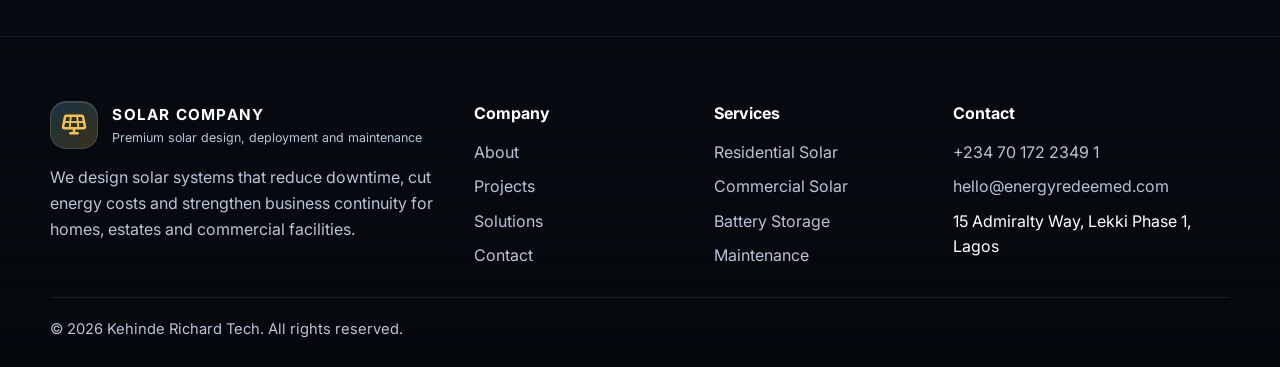
==== commit 164248b2: "i edited this work" ====
--- a/about.html
+++ b/about.html
@@ -3,7 +3,7 @@
   <head>
     <meta charset="UTF-8" />
     <meta name="viewport" content="width=device-width, initial-scale=1.0" />
-    <title>Energy Redeem Technology | Premium Solar Company</title>
+    <title>Solar Company</title>
     <link rel="preconnect" href="https://fonts.googleapis.com" />
     <link rel="preconnect" href="https://fonts.gstatic.com" crossorigin />
     <link
@@ -33,7 +33,7 @@
             style="width: 85px; max-height: auto"
           />
           <span class="brand-text">
-            <strong>Energy Redeem Technology</strong>
+            <strong>solar Company</strong>
             <span>Solar power engineering and energy resilience</span>
           </span>
         </a>
@@ -64,9 +64,9 @@
             value.
           </h1>
           <p>
-            Energy Redeem Technology was established to deliver serious solar
-            engineering without the guesswork, weak finishing or poor
-            communication that often undermines client confidence.
+            solar Company was established to deliver serious solar engineering
+            without the guesswork, weak finishing or poor communication that
+            often undermines client confidence.
           </p>
         </div>
       </section>
@@ -248,7 +248,7 @@
               ><i class="fa-solid fa-solar-panel"></i
             ></span>
             <span class="brand-text">
-              <strong>Energy Redeem Technology</strong>
+              <strong>solar Company</strong>
               <span>Premium solar design, deployment and maintenance</span>
             </span>
           </div>
@@ -288,13 +288,13 @@
         </div>
       </div>
       <div class="container footer-bottom">
-        <span>© 2026 Energy Redeemed Technology. All rights reserved.</span>
+        <span>© 2026 Kehinde Richard Tech. All rights reserved.</span>
         <!-- <span>Built for premium client presentation and deployment.</span> -->
       </div>
     </footer>
     <a
       class="whatsapp-float"
-      href="https://wa.me/2347017323491"
+      href="https://wa.me/234********"
       aria-label="Chat on WhatsApp"
       ><i class="fa-brands fa-whatsapp"></i
     ></a>
